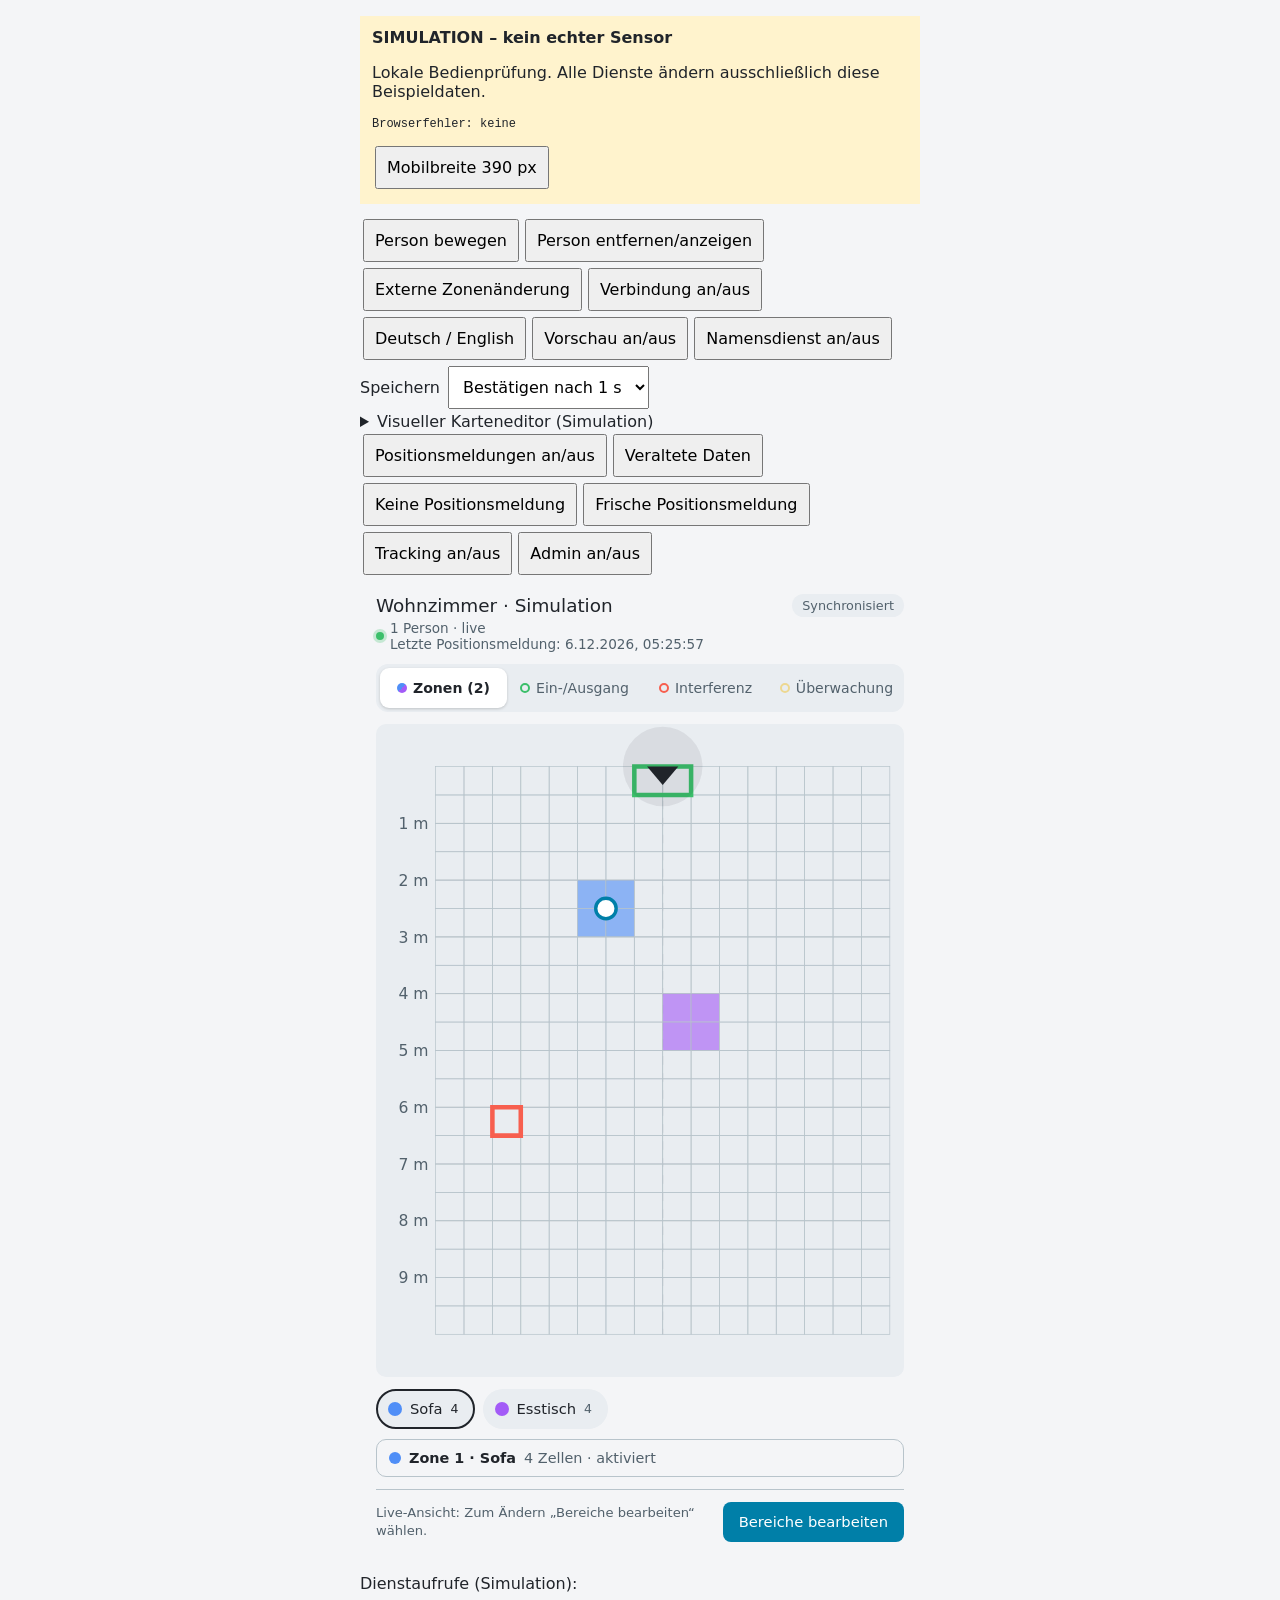
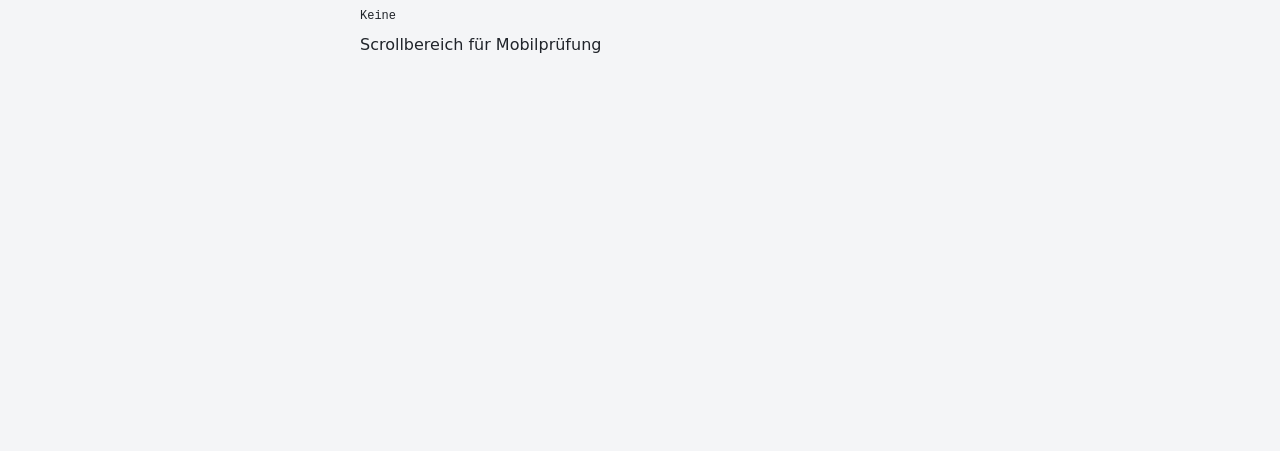
==== tests/fixtures/card-ux.html @ 6710985a "Prepare FP400 1.3.0 controller overview, safe zone names and map controls" ====
<!doctype html>
<html lang="de"><meta charset="utf-8"><meta name="viewport" content="width=device-width,initial-scale=1"><title>FP400 – lokale Bedienprüfung (Simulation)</title>
<style>
body{margin:0;padding:16px;font:16px system-ui;background:#f4f5f7;color:#20242a;--primary-color:#007fa8;--primary-text-color:#20242a;--secondary-text-color:#52616c;--secondary-background-color:#e9edf1;--card-background-color:#fff;--divider-color:#b8c4cb;--text-primary-color:#fff;--error-color:#b3261e}main{max-width:560px;margin:auto}ha-card{background:#fff;border-radius:16px}header{padding:12px;background:#fff3cd;margin-bottom:12px}button,select{padding:10px;margin:3px;font:inherit}pre{white-space:pre-wrap;font-size:12px}footer{height:400px}
</style><main><header><strong>SIMULATION – kein echter Sensor</strong><p>Lokale Bedienprüfung. Alle Dienste ändern ausschließlich diese Beispieldaten.</p></header>
<div><button id="move">Person bewegen</button><button id="gone">Person entfernen/anzeigen</button><button id="external">Externe Zonenänderung</button><button id="offline">Verbindung an/aus</button><button id="lang">Deutsch / English</button><button id="preview">Vorschau an/aus</button><button id="old">Namensdienst an/aus</button><label>Speichern <select id="result"><option value="ok">Bestätigen nach 1 s</option><option value="error">Sensorfehler</option><option value="timeout">Keine Bestätigung</option></select></label></div>
<aqara-fp400-zone-card></aqara-fp400-zone-card><p>Dienstaufrufe (Simulation):</p><pre id="log">Keine</pre><footer>Scrollbereich für Mobilprüfung</footer></main>
<script type="module">
import '../../custom_components/aqara_fp400/www/aqara-fp400-zone-card.js';
const errors=document.createElement('pre');errors.id='errors';errors.textContent='Browserfehler: keine';document.querySelector('header').appendChild(errors);
function reportError(message){errors.textContent+='\n'+message;errors.style.color='#b3261e';}
window.addEventListener('error',event=>reportError(event.message));
window.addEventListener('unhandledrejection',event=>reportError(event.reason?.stack || String(event.reason)));
const card=document.querySelector('aqara-fp400-zone-card');
const mobile=document.createElement('button');mobile.textContent='Mobilbreite 390 px';document.querySelector('header').appendChild(mobile);mobile.onclick=()=>{const main=document.querySelector('main');main.style.maxWidth=main.style.maxWidth==='390px'?'560px':'390px';};
const z='sensor.demo_zones',r='sensor.demo_regions',t='sensor.demo_people';
const target={id:7,x:100,y:250,activity:'still',zones:[1]};
let names=true;
const hass={language:'de',user:{is_admin:true},services:{aqara_fp400:{set_zone_name:{}}},entities:{[z]:{device_id:'demo'},[r]:{device_id:'demo'},[t]:{device_id:'demo'}},states:{
 [z]:{state:'2',attributes:{friendly_name:'Wohnzimmer',grid_cols:16,grid_rows:20,max_zones:8,zone_names:{1:'Sofa',2:'Esstisch'},zone_entity_names:{1:{entity_id:'binary_sensor.demo_sofa',name:'Belegung (Sofa)',display_name:'Belegung (Sofa)'},2:{entity_id:'binary_sensor.demo_table',name:null,display_name:'Belegung 3'}},zones:[{id:1,enabled:true,type:0,cells:[[4,5],[4,6],[5,5],[5,6]]},{id:2,enabled:true,type:0,cells:[[8,8],[8,9],[9,8],[9,9]]}]}},
 [r]:{state:'3',attributes:{grid_rows:20,regions:{entry_exit:[[0,7],[0,8]],monitoring:[],interference:[[12,2]]},pending:{},error:{}}},
 [t]:{state:'1',attributes:{targets:[target],live_tracking:true,activity_state:'still',position_received:new Date().toISOString()}},
},async callService(domain,service,data){
 document.querySelector('#log').textContent=JSON.stringify({domain,service,data},null,2);
 if(service==='remove_target'){hass.states[t].attributes.targets=[];render();return;}
 if(service==='set_zone_name'){const entity=hass.states[z].attributes.zone_entity_names[data.zone_id];if(data.rename_entity){if(!hass.user.is_admin||data.expected_entity_id!==entity.entity_id||data.expected_entity_name!==entity.name)throw new Error('Entity rename conflict');entity.name=data.name;entity.display_name=data.name;}hass.states[z].attributes.zone_names[data.zone_id]=data.name;render();return;}
 const a=hass.states[service==='set_zones'?z:r].attributes;
 if(service==='set_zones'){a.pending=true;a.error=null;}else{a.pending[data.region]=true;a.error[data.region]=null;}
 render();
 const result=document.querySelector('#result').value;
 if(result==='timeout')return;
 setTimeout(()=>{if(service==='set_zones'){a.pending=false;if(result==='error')a.error='Simulierter Sensorfehler';else a.zones=data.zones;}else{a.pending[data.region]=false;if(result==='error')a.error[data.region]='Simulierter Sensorfehler';else a.regions[data.region]=data.cells;}render();},1000);
}};
let config={entity:z,regions_entity:r,targets_entity:t,title:'Wohnzimmer · Simulation'};
const details=document.createElement('details');const summary=document.createElement('summary');summary.textContent='Visueller Karteneditor (Simulation)';details.appendChild(summary);
const editor=document.createElement('aqara-fp400-zone-card-editor');details.appendChild(editor);card.before(details);
editor.setConfig(config);editor.addEventListener('config-changed',event=>{config=event.detail.config;card.setConfig(config);render();});
function render(){card.hass={...hass};editor.hass=hass;}
card.setConfig(config);render();
let reports=true;
const controls=document.createElement('div');card.before(controls);
for(const [label,action] of [
 ['Positionsmeldungen an/aus',()=>{reports=!reports;}],
 ['Veraltete Daten',()=>{reports=false;hass.states[t].attributes.position_received=new Date(Date.now()-20000).toISOString();}],
 ['Keine Positionsmeldung',()=>{reports=false;delete hass.states[t].attributes.position_received;}],
 ['Frische Positionsmeldung',()=>{reports=true;hass.states[t].attributes.position_received=new Date().toISOString();}],
 ['Tracking an/aus',()=>{hass.states[t].attributes.live_tracking=!hass.states[t].attributes.live_tracking;}],
 ['Admin an/aus',()=>{hass.user.is_admin=!hass.user.is_admin;}],
]){const button=document.createElement('button');button.textContent=label;button.onclick=()=>{action();render();};controls.appendChild(button);}
document.querySelector('#move').onclick=()=>{target.x+=25;target.y+=10;hass.states[t].attributes.position_received=new Date().toISOString();render();};
document.querySelector('#gone').onclick=()=>{hass.states[t].attributes.targets=hass.states[t].attributes.targets.length?[]:[target];render();};
document.querySelector('#external').onclick=()=>{hass.states[z].attributes.zones[0].cells.push([2,Math.floor(Math.random()*16)]);render();};
document.querySelector('#offline').onclick=()=>{hass.states[z].state=hass.states[z].state==='unavailable'?'2':'unavailable';render();};
document.querySelector('#lang').onclick=()=>{hass.language=hass.language==='de'?'en':'de';render();};
document.querySelector('#preview').onclick=()=>{card.preview=!card.preview;render();};
document.querySelector('#old').onclick=()=>{names=!names;hass.services.aqara_fp400=names?{set_zone_name:{}}:{};render();};
setInterval(()=>{if(reports&&hass.states[t].attributes.live_tracking&&hass.states[z].state!=='unavailable')hass.states[t].attributes.position_received=new Date().toISOString();render();},1500);
</script></html>
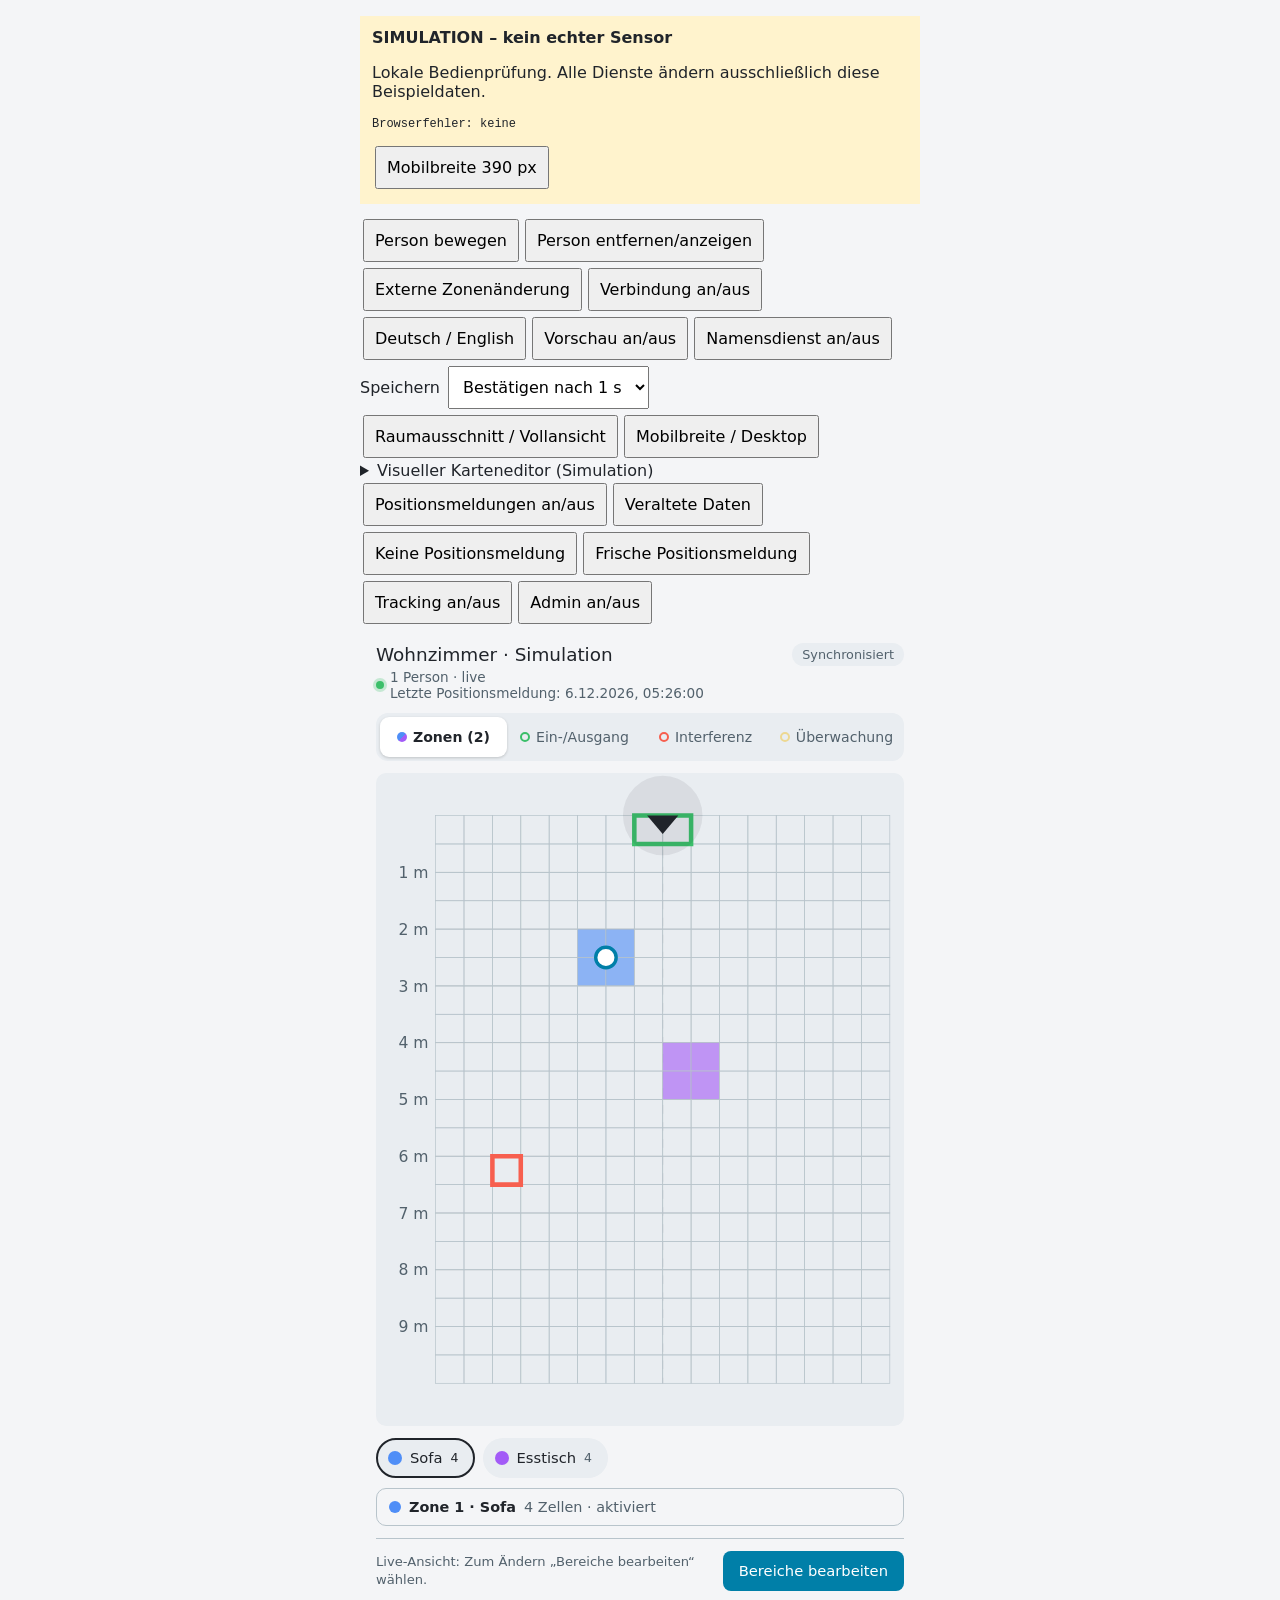
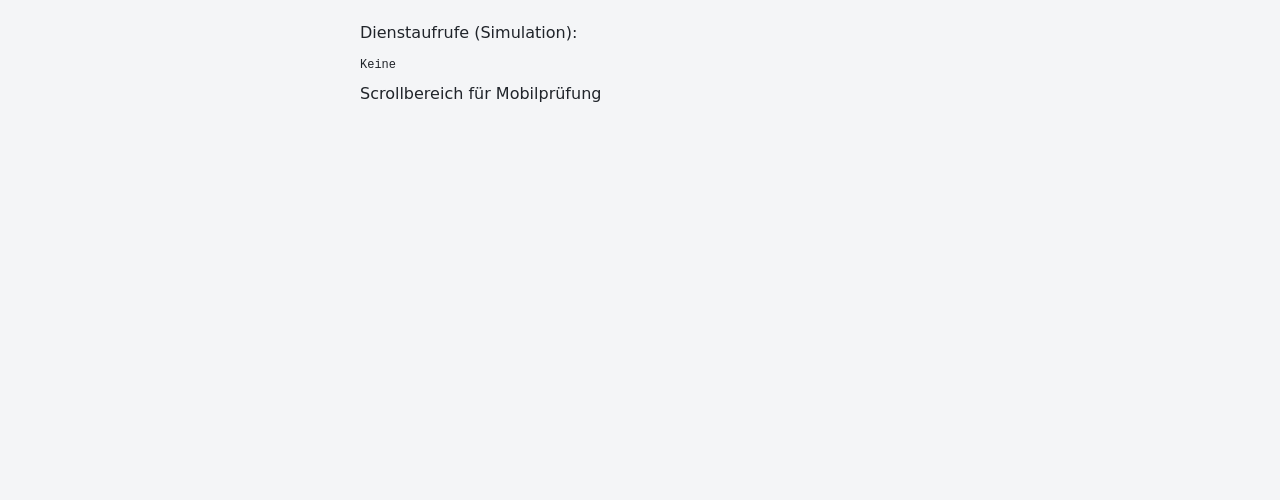
==== commit 08d7d260: "Release FP400 1.4.0 with floorplan and safe room viewport" ====
--- a/tests/fixtures/card-ux.html
+++ b/tests/fixtures/card-ux.html
@@ -4,6 +4,7 @@
 body{margin:0;padding:16px;font:16px system-ui;background:#f4f5f7;color:#20242a;--primary-color:#007fa8;--primary-text-color:#20242a;--secondary-text-color:#52616c;--secondary-background-color:#e9edf1;--card-background-color:#fff;--divider-color:#b8c4cb;--text-primary-color:#fff;--error-color:#b3261e}main{max-width:560px;margin:auto}ha-card{background:#fff;border-radius:16px}header{padding:12px;background:#fff3cd;margin-bottom:12px}button,select{padding:10px;margin:3px;font:inherit}pre{white-space:pre-wrap;font-size:12px}footer{height:400px}
 </style><main><header><strong>SIMULATION – kein echter Sensor</strong><p>Lokale Bedienprüfung. Alle Dienste ändern ausschließlich diese Beispieldaten.</p></header>
 <div><button id="move">Person bewegen</button><button id="gone">Person entfernen/anzeigen</button><button id="external">Externe Zonenänderung</button><button id="offline">Verbindung an/aus</button><button id="lang">Deutsch / English</button><button id="preview">Vorschau an/aus</button><button id="old">Namensdienst an/aus</button><label>Speichern <select id="result"><option value="ok">Bestätigen nach 1 s</option><option value="error">Sensorfehler</option><option value="timeout">Keine Bestätigung</option></select></label></div>
+<div><button id="room">Raumausschnitt / Vollansicht</button><button id="mobile">Mobilbreite / Desktop</button></div>
 <aqara-fp400-zone-card></aqara-fp400-zone-card><p>Dienstaufrufe (Simulation):</p><pre id="log">Keine</pre><footer>Scrollbereich für Mobilprüfung</footer></main>
 <script type="module">
 import '../../custom_components/aqara_fp400/www/aqara-fp400-zone-card.js';
@@ -32,6 +33,8 @@
  setTimeout(()=>{if(service==='set_zones'){a.pending=false;if(result==='error')a.error='Simulierter Sensorfehler';else a.zones=data.zones;}else{a.pending[data.region]=false;if(result==='error')a.error[data.region]='Simulierter Sensorfehler';else a.regions[data.region]=data.cells;}render();},1000);
 }};
 let config={entity:z,regions_entity:r,targets_entity:t,title:'Wohnzimmer · Simulation'};
+document.querySelector('#room').onclick=()=>{config={...config,view_mode:config.view_mode==='room'?'radar':'room',room_width:5,room_height:4,sensor_x:1,sensor_y:0,map_rotation:0};editor.setConfig(config);card.setConfig(config);render();};
+document.querySelector('#mobile').onclick=()=>{const main=document.querySelector('main');main.style.maxWidth=main.style.maxWidth==='390px'?'560px':'390px';};
 const details=document.createElement('details');const summary=document.createElement('summary');summary.textContent='Visueller Karteneditor (Simulation)';details.appendChild(summary);
 const editor=document.createElement('aqara-fp400-zone-card-editor');details.appendChild(editor);card.before(details);
 editor.setConfig(config);editor.addEventListener('config-changed',event=>{config=event.detail.config;card.setConfig(config);render();});
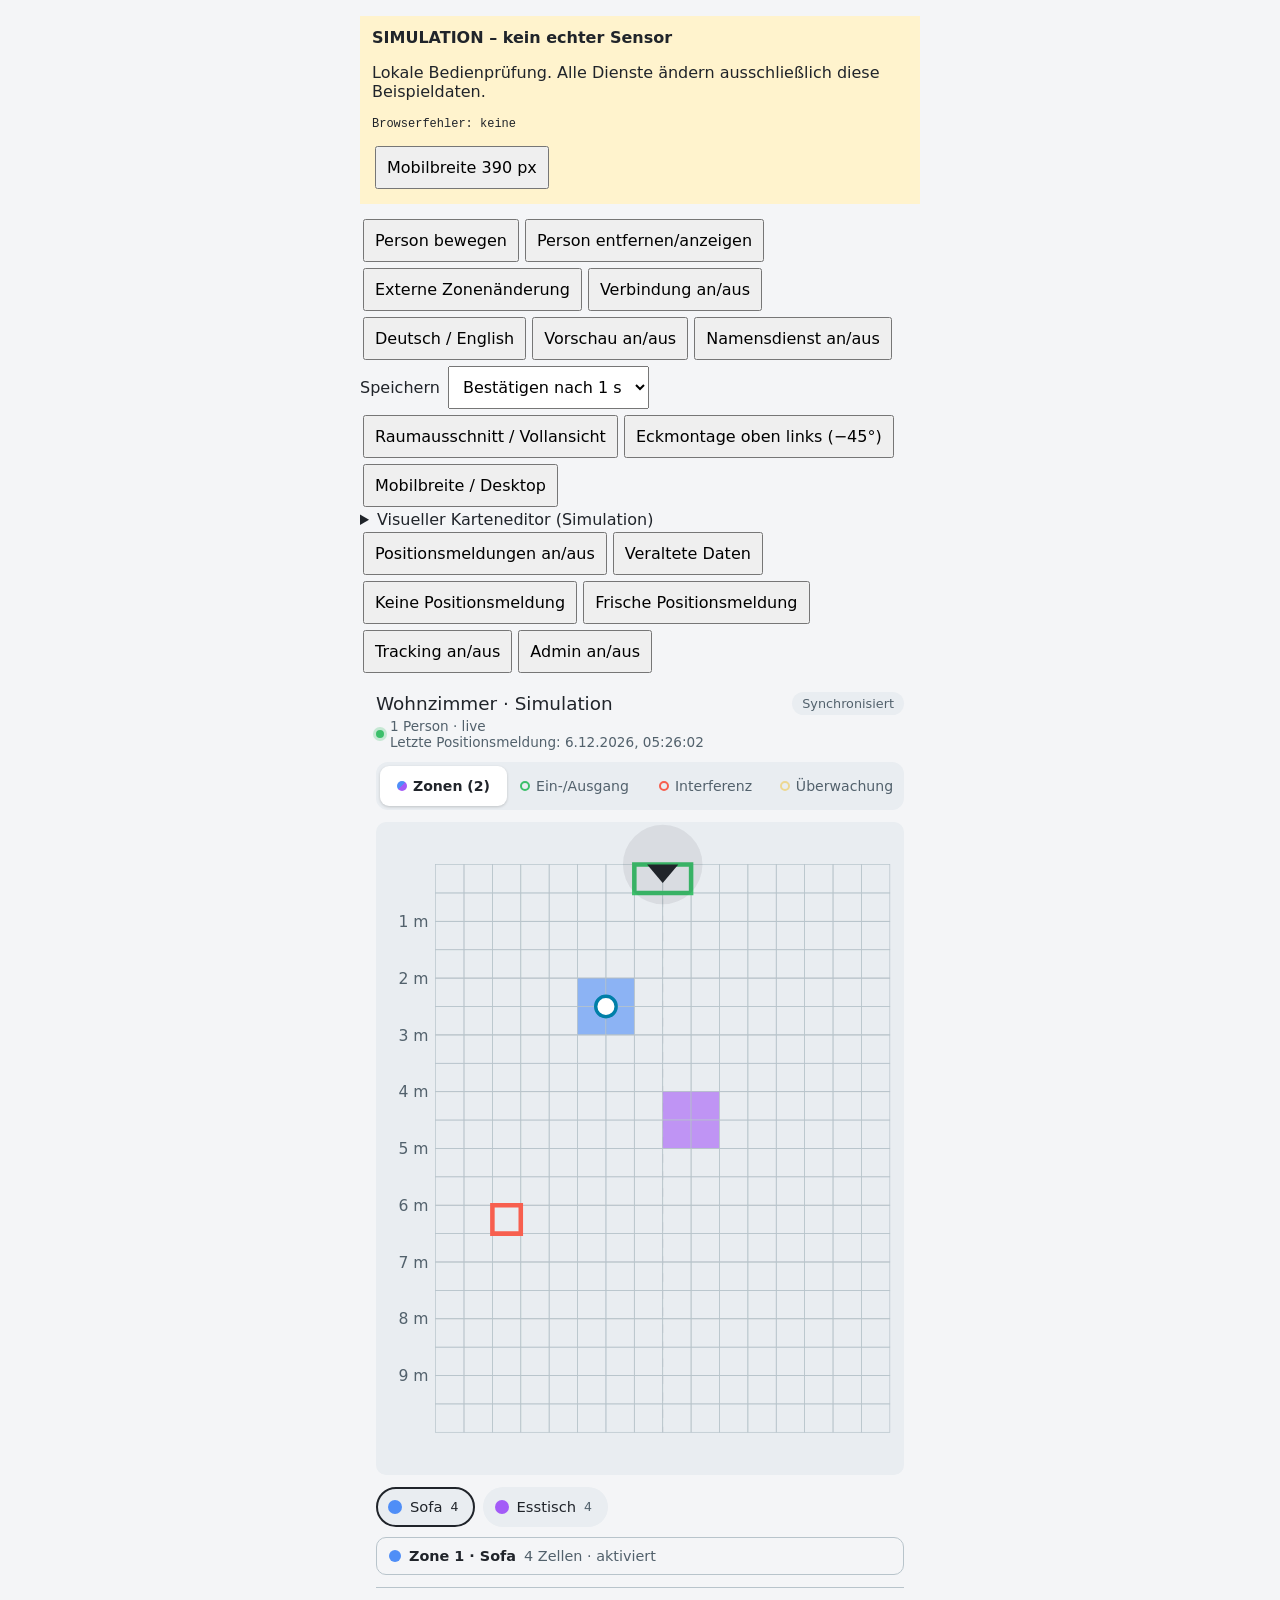
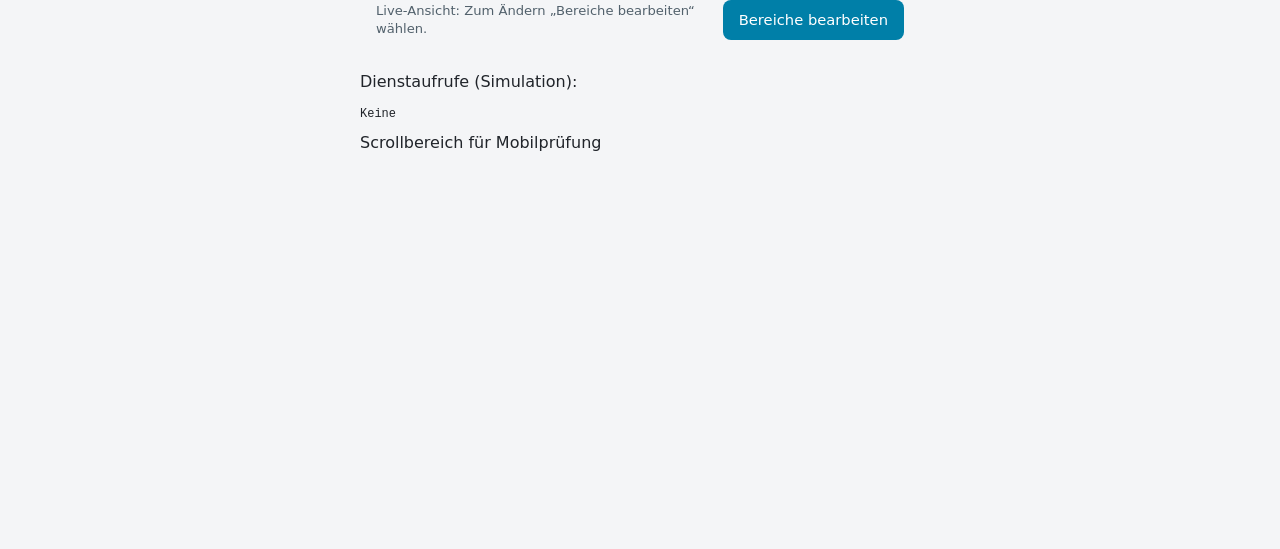
==== commit cdeda87a: "Release 1.4.1: keep room grid straight and orient sensor independently" ====
--- a/tests/fixtures/card-ux.html
+++ b/tests/fixtures/card-ux.html
@@ -4,7 +4,7 @@
 body{margin:0;padding:16px;font:16px system-ui;background:#f4f5f7;color:#20242a;--primary-color:#007fa8;--primary-text-color:#20242a;--secondary-text-color:#52616c;--secondary-background-color:#e9edf1;--card-background-color:#fff;--divider-color:#b8c4cb;--text-primary-color:#fff;--error-color:#b3261e}main{max-width:560px;margin:auto}ha-card{background:#fff;border-radius:16px}header{padding:12px;background:#fff3cd;margin-bottom:12px}button,select{padding:10px;margin:3px;font:inherit}pre{white-space:pre-wrap;font-size:12px}footer{height:400px}
 </style><main><header><strong>SIMULATION – kein echter Sensor</strong><p>Lokale Bedienprüfung. Alle Dienste ändern ausschließlich diese Beispieldaten.</p></header>
 <div><button id="move">Person bewegen</button><button id="gone">Person entfernen/anzeigen</button><button id="external">Externe Zonenänderung</button><button id="offline">Verbindung an/aus</button><button id="lang">Deutsch / English</button><button id="preview">Vorschau an/aus</button><button id="old">Namensdienst an/aus</button><label>Speichern <select id="result"><option value="ok">Bestätigen nach 1 s</option><option value="error">Sensorfehler</option><option value="timeout">Keine Bestätigung</option></select></label></div>
-<div><button id="room">Raumausschnitt / Vollansicht</button><button id="mobile">Mobilbreite / Desktop</button></div>
+<div><button id="room">Raumausschnitt / Vollansicht</button><button id="corner">Eckmontage oben links (−45°)</button><button id="mobile">Mobilbreite / Desktop</button></div>
 <aqara-fp400-zone-card></aqara-fp400-zone-card><p>Dienstaufrufe (Simulation):</p><pre id="log">Keine</pre><footer>Scrollbereich für Mobilprüfung</footer></main>
 <script type="module">
 import '../../custom_components/aqara_fp400/www/aqara-fp400-zone-card.js';
@@ -34,6 +34,7 @@
 }};
 let config={entity:z,regions_entity:r,targets_entity:t,title:'Wohnzimmer · Simulation'};
 document.querySelector('#room').onclick=()=>{config={...config,view_mode:config.view_mode==='room'?'radar':'room',room_width:5,room_height:4,sensor_x:1,sensor_y:0,map_rotation:0};editor.setConfig(config);card.setConfig(config);render();};
+document.querySelector('#corner').onclick=()=>{config={...config,view_mode:'room',room_width:8,room_height:10,sensor_x:0,sensor_y:0,sensor_at:'top',map_rotation:-45};editor.setConfig(config);card.setConfig(config);render();};
 document.querySelector('#mobile').onclick=()=>{const main=document.querySelector('main');main.style.maxWidth=main.style.maxWidth==='390px'?'560px':'390px';};
 const details=document.createElement('details');const summary=document.createElement('summary');summary.textContent='Visueller Karteneditor (Simulation)';details.appendChild(summary);
 const editor=document.createElement('aqara-fp400-zone-card-editor');details.appendChild(editor);card.before(details);
